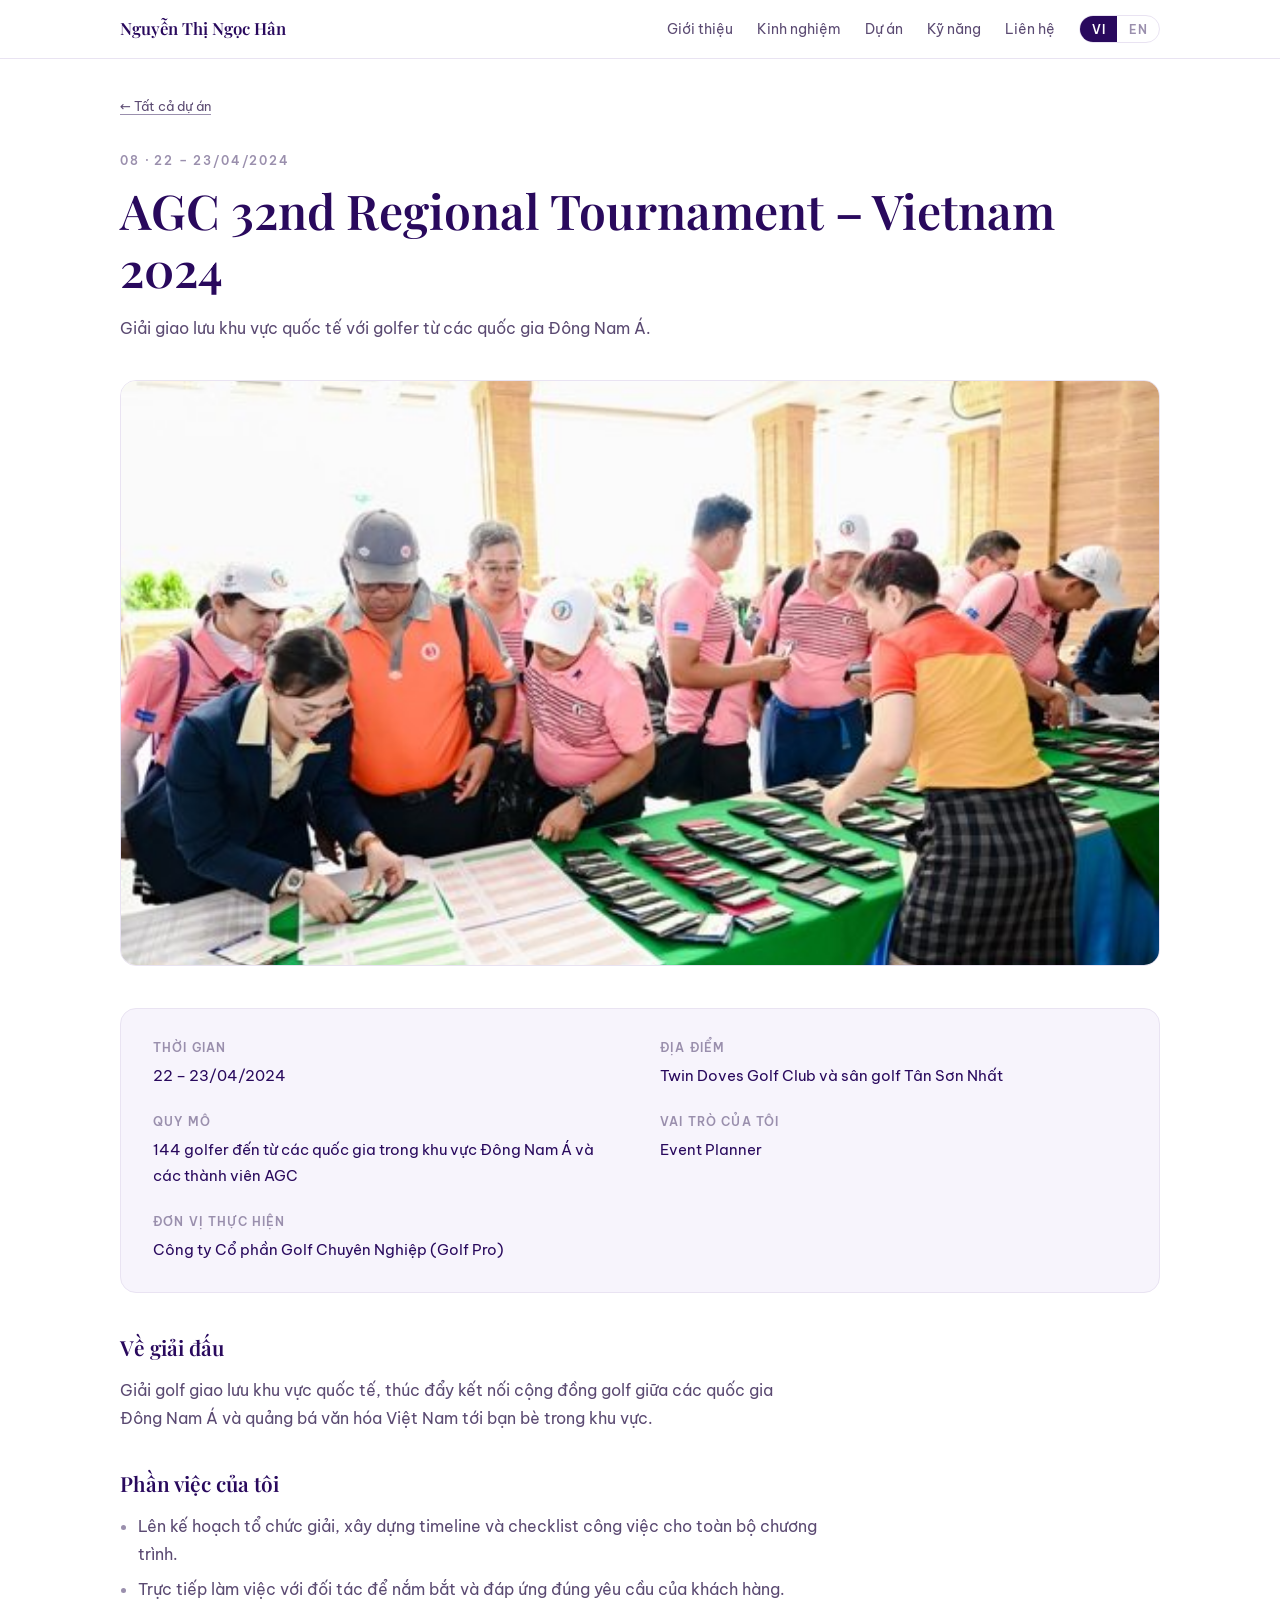
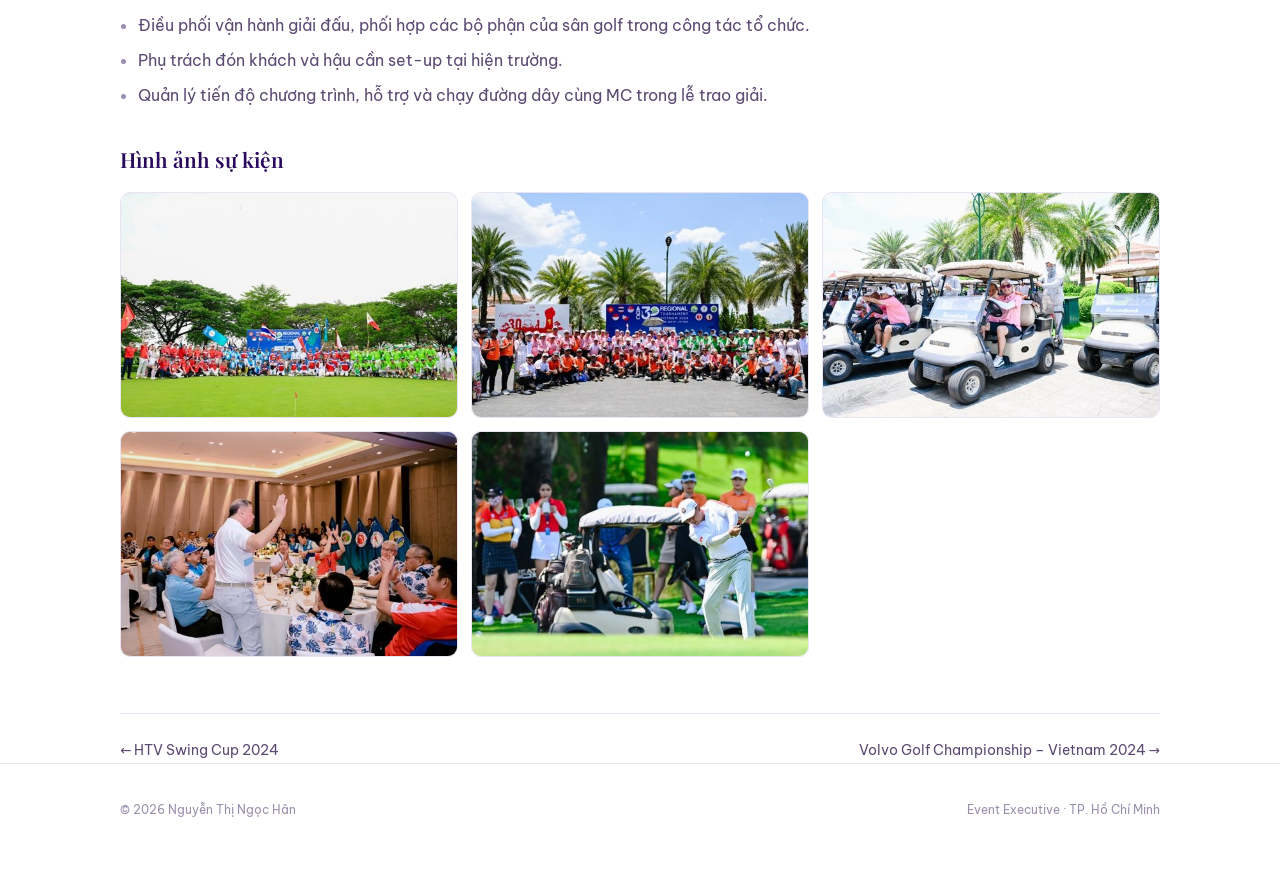
==== projects/agc-regional-2024.html @ 5581a959 "Add portfolio" ====
<!DOCTYPE html>
<html lang="vi">
<head>
  <meta charset="UTF-8">
  <meta name="viewport" content="width=device-width, initial-scale=1.0">
  <title>AGC 32nd Regional Tournament – Vietnam 2024 · Nguyễn Thị Ngọc Hân</title>
  <meta name="description" content="Giải giao lưu khu vực quốc tế với golfer từ các quốc gia Đông Nam Á.">
  <link rel="icon" type="image/svg+xml" href="../assets/img/favicon.svg">
  <link rel="preconnect" href="https://fonts.googleapis.com">
  <link rel="preconnect" href="https://fonts.gstatic.com" crossorigin>
  <link href="https://fonts.googleapis.com/css2?family=Playfair+Display:ital,wght@0,500;0,600;0,700;1,500&family=Be+Vietnam+Pro:wght@400;500;600&display=swap" rel="stylesheet">
  <link rel="stylesheet" href="../assets/css/style.css">
</head>
<body data-title-vi="AGC 32nd Regional Tournament – Vietnam 2024 · Nguyễn Thị Ngọc Hân" data-title-en="AGC 32nd Regional Tournament – Vietnam 2024 · Nguyễn Thị Ngọc Hân"
      data-desc-vi="Giải giao lưu khu vực quốc tế với golfer từ các quốc gia Đông Nam Á." data-desc-en="An international regional tournament with golfers from across Southeast Asia.">

  <nav class="nav">
    <div class="nav-inner">
      <a class="nav-name" href="../index.html">Nguyễn Thị Ngọc Hân</a>
      <div class="nav-right">
        <div class="nav-links">
          <a href="../index.html#about" data-vi="Giới thiệu" data-en="About">Giới thiệu</a>
          <a href="../index.html#experience" data-vi="Kinh nghiệm" data-en="Experience">Kinh nghiệm</a>
          <a href="../index.html#projects" data-vi="Dự án" data-en="Projects">Dự án</a>
          <a href="../index.html#skills" data-vi="Kỹ năng" data-en="Skills">Kỹ năng</a>
          <a href="../index.html#contact" data-vi="Liên hệ" data-en="Contact">Liên hệ</a>
        </div>
        <div class="lang" role="group" aria-label="Ngôn ngữ / Language">
          <button data-lang="vi" aria-pressed="true">VI</button>
          <button data-lang="en" aria-pressed="false">EN</button>
        </div>
      </div>
    </div>
  </nav>

  <div class="wrap">
    <p class="crumb"><a data-vi="← Tất cả dự án" data-en="← All projects" href="../index.html#projects">← Tất cả dự án</a></p>

    <header class="ev-head">
      <p class="kicker" data-vi="08 · 22 – 23/04/2024" data-en="08 · 22 – 23 Apr 2024">08 · 22 – 23/04/2024</p>
      <h1 data-vi="AGC 32nd Regional Tournament – Vietnam 2024" data-en="AGC 32nd Regional Tournament – Vietnam 2024">AGC 32nd Regional Tournament – Vietnam 2024</h1>
      <p class="dek" data-vi="Giải giao lưu khu vực quốc tế với golfer từ các quốc gia Đông Nam Á." data-en="An international regional tournament with golfers from across Southeast Asia.">Giải giao lưu khu vực quốc tế với golfer từ các quốc gia Đông Nam Á.</p>
    </header>

    <figure class="ev-cover">
      <img src="../assets/img/events/agc-regional-2024/01.jpg" alt="AGC 32nd Regional Tournament – Vietnam 2024" width="1200" height="675">
    </figure>

    <div class="facts">
        <div class="fact">
          <div class="k" data-vi="Thời gian" data-en="Date">Thời gian</div>
          <div class="v" data-vi="22 – 23/04/2024" data-en="22 – 23 Apr 2024">22 – 23/04/2024</div>
        </div>
        <div class="fact">
          <div class="k" data-vi="Địa điểm" data-en="Venue">Địa điểm</div>
          <div class="v" data-vi="Twin Doves Golf Club và sân golf Tân Sơn Nhất" data-en="Twin Doves Golf Club and Tan Son Nhat Golf Course">Twin Doves Golf Club và sân golf Tân Sơn Nhất</div>
        </div>
        <div class="fact">
          <div class="k" data-vi="Quy mô" data-en="Scale">Quy mô</div>
          <div class="v" data-vi="144 golfer đến từ các quốc gia trong khu vực Đông Nam Á và các thành viên AGC" data-en="144 golfers from Southeast Asian countries and AGC members">144 golfer đến từ các quốc gia trong khu vực Đông Nam Á và các thành viên AGC</div>
        </div>
        <div class="fact">
          <div class="k" data-vi="Vai trò của tôi" data-en="My role">Vai trò của tôi</div>
          <div class="v" data-vi="Event Planner" data-en="Event Planner">Event Planner</div>
        </div>
        <div class="fact full">
          <div class="k" data-vi="Đơn vị thực hiện" data-en="Delivered by">Đơn vị thực hiện</div>
          <div class="v" data-vi="Công ty Cổ phần Golf Chuyên Nghiệp (Golf Pro)" data-en="Professional Golf JSC (Golf Pro)">Công ty Cổ phần Golf Chuyên Nghiệp (Golf Pro)</div>
        </div>
    </div>

    <article class="ev-body">
      <h2 data-vi="Về giải đấu" data-en="About the tournament">Về giải đấu</h2>
      <p data-vi="Giải golf giao lưu khu vực quốc tế, thúc đẩy kết nối cộng đồng golf giữa các quốc gia Đông Nam Á và quảng bá văn hóa Việt Nam tới bạn bè trong khu vực." data-en="An international regional tournament that strengthens ties across the Southeast Asian golf community while showcasing Vietnamese culture to visiting players.">Giải golf giao lưu khu vực quốc tế, thúc đẩy kết nối cộng đồng golf giữa các quốc gia Đông Nam Á và quảng bá văn hóa Việt Nam tới bạn bè trong khu vực.</p>

      <h2 data-vi="Phần việc của tôi" data-en="My responsibilities">Phần việc của tôi</h2>
      <ul>
      <li data-vi="Lên kế hoạch tổ chức giải, xây dựng timeline và checklist công việc cho toàn bộ chương trình." data-en="Planned the tournament, built the master timeline and the working checklist for the whole programme.">Lên kế hoạch tổ chức giải, xây dựng timeline và checklist công việc cho toàn bộ chương trình.</li>
      <li data-vi="Trực tiếp làm việc với đối tác để nắm bắt và đáp ứng đúng yêu cầu của khách hàng." data-en="Worked directly with partners to capture and meet the client’s requirements.">Trực tiếp làm việc với đối tác để nắm bắt và đáp ứng đúng yêu cầu của khách hàng.</li>
      <li data-vi="Điều phối vận hành giải đấu, phối hợp các bộ phận của sân golf trong công tác tổ chức." data-en="Coordinated tournament operations together with the golf course’s departments.">Điều phối vận hành giải đấu, phối hợp các bộ phận của sân golf trong công tác tổ chức.</li>
      <li data-vi="Phụ trách đón khách và hậu cần set-up tại hiện trường." data-en="Handled guest reception and on-site logistics set-up.">Phụ trách đón khách và hậu cần set-up tại hiện trường.</li>
      <li data-vi="Quản lý tiến độ chương trình, hỗ trợ và chạy đường dây cùng MC trong lễ trao giải." data-en="Managed the run-of-show and cued the MC through the awards ceremony.">Quản lý tiến độ chương trình, hỗ trợ và chạy đường dây cùng MC trong lễ trao giải.</li>
    </ul>

      <h2 data-vi="Hình ảnh sự kiện" data-en="Event gallery">Hình ảnh sự kiện</h2>
      <div class="gallery">
        <button type="button" aria-label="Ảnh 1">
          <img src="../assets/img/events/agc-regional-2024/02.jpg" alt="AGC 32nd Regional Tournament – Vietnam 2024 — 1" loading="lazy" width="1200" height="800">
        </button>
        <button type="button" aria-label="Ảnh 2">
          <img src="../assets/img/events/agc-regional-2024/03.jpg" alt="AGC 32nd Regional Tournament – Vietnam 2024 — 2" loading="lazy" width="1200" height="800">
        </button>
        <button type="button" aria-label="Ảnh 3">
          <img src="../assets/img/events/agc-regional-2024/04.jpg" alt="AGC 32nd Regional Tournament – Vietnam 2024 — 3" loading="lazy" width="1200" height="800">
        </button>
        <button type="button" aria-label="Ảnh 4">
          <img src="../assets/img/events/agc-regional-2024/05.jpg" alt="AGC 32nd Regional Tournament – Vietnam 2024 — 4" loading="lazy" width="1200" height="800">
        </button>
        <button type="button" aria-label="Ảnh 5">
          <img src="../assets/img/events/agc-regional-2024/06.jpg" alt="AGC 32nd Regional Tournament – Vietnam 2024 — 5" loading="lazy" width="1200" height="800">
        </button>
      </div>

      <nav class="pager">
        <a data-vi="← HTV Swing Cup 2024" data-en="← HTV Swing Cup 2024" href="htv-swing-cup-2024.html">← HTV Swing Cup 2024</a>
        <a data-vi="Volvo Golf Championship – Vietnam 2024 →" data-en="Volvo Golf Championship – Vietnam 2024 →" href="volvo-golf-championship.html">Volvo Golf Championship – Vietnam 2024 →</a>
      </nav>
    </article>
  </div>

  <div class="lb" id="lightbox" role="dialog" aria-modal="true" aria-label="Ảnh phóng to">
    <button class="lb-btn lb-close" aria-label="Đóng">✕</button>
    <button class="lb-btn lb-prev" aria-label="Ảnh trước">‹</button>
    <img src="" alt="">
    <button class="lb-btn lb-next" aria-label="Ảnh sau">›</button>
    <span class="lb-count"></span>
  </div>

  <footer class="footer">
    <div class="wrap">
      <p>© <span id="year">2026</span> Nguyễn Thị Ngọc Hân</p>
      <p data-vi="Event Executive · TP. Hồ Chí Minh" data-en="Event Executive · Ho Chi Minh City">Event Executive · TP. Hồ Chí Minh</p>
    </div>
  </footer>

  <script src="../assets/js/main.js"></script>
</body>
</html>
---- assets/css/style.css ----
/* =============================================================
   Nguyễn Thị Ngọc Hân — Event Executive Portfolio
   HTML + CSS thuần, không cần build. Mọi thứ về giao diện nằm ở file này.
   Bảng màu: tím đậm #29095D trên nền trắng (lấy từ CV của bạn).
   Chữ: Playfair Display (tiêu đề) · Be Vietnam Pro (nội dung)
   ============================================================= */

:root {
  --bg:      #ffffff;
  --ink:     #29095d;   /* tím chủ đạo */
  --ink-2:   #5b4a72;   /* chữ phụ */
  --ink-3:   #9a8fad;   /* chữ mờ / meta */
  --line:    #e9e3f2;   /* đường kẻ mảnh */
  --tint:    #f7f4fc;   /* nền tím rất nhạt */
  --tint-2:  #efe9f8;
  --gold:    #b08d57;   /* điểm nhấn ấm, dùng rất tiết chế */

  --display: "Playfair Display", Georgia, serif;
  --body:    "Be Vietnam Pro", system-ui, -apple-system, sans-serif;

  --w: 68rem;      /* khung nội dung rộng */
  --w-text: 46rem; /* khung chữ hẹp, dễ đọc */
  --pad: 1.5rem;
}

* { box-sizing: border-box; margin: 0; padding: 0; }

html { scroll-behavior: smooth; }
@media (prefers-reduced-motion: reduce) { html { scroll-behavior: auto; } }

body {
  background: var(--bg);
  color: var(--ink);
  font-family: var(--body);
  font-size: 1rem;
  line-height: 1.75;          /* thoáng để dấu tiếng Việt không bị chạm nhau */
  -webkit-font-smoothing: antialiased;
}

.wrap { max-width: var(--w); margin: 0 auto; padding: 0 var(--pad); }
.wrap-text { max-width: var(--w-text); }

a { color: inherit; text-decoration: none; }
p a, li a, .link {
  text-decoration: underline; text-underline-offset: 3px;
  text-decoration-color: var(--ink-3);
  transition: text-decoration-color .15s ease;
}
p a:hover, li a:hover, .link:hover { text-decoration-color: var(--ink); }

:focus-visible { outline: 2px solid var(--ink); outline-offset: 3px; border-radius: 3px; }
::selection { background: var(--ink); color: #fff; }

img { max-width: 100%; height: auto; display: block; }

h1, h2, h3 { font-family: var(--display); font-weight: 600; line-height: 1.22; }

.kicker {
  font-size: .72rem; font-weight: 600;
  letter-spacing: .16em; text-transform: uppercase;
  color: var(--ink-3);
}
.meta { font-size: .8rem; color: var(--ink-3); letter-spacing: .02em; }

/* ---------- thanh điều hướng ---------- */
.nav {
  position: sticky; top: 0; z-index: 50;
  background: rgba(255,255,255,.92);
  backdrop-filter: saturate(140%) blur(10px);
  border-bottom: 1px solid var(--line);
}
.nav-inner {
  max-width: var(--w); margin: 0 auto; padding: .9rem var(--pad);
  display: flex; align-items: center; justify-content: space-between; gap: 1rem;
}
.nav-name { font-family: var(--display); font-weight: 600; font-size: 1.05rem; white-space: nowrap; }
.nav-right { display: flex; align-items: center; gap: 1.5rem; }
.nav-links { display: flex; gap: 1.5rem; }
.nav-links a { font-size: .875rem; color: var(--ink-2); transition: color .15s ease; }
.nav-links a:hover { color: var(--ink); }

/* nút chuyển ngôn ngữ */
.lang {
  display: inline-flex; border: 1px solid var(--line);
  border-radius: 999px; overflow: hidden; background: #fff;
}
.lang button {
  font-family: var(--body); font-size: .72rem; font-weight: 600;
  letter-spacing: .08em; padding: .34rem .72rem;
  background: none; border: 0; color: var(--ink-3); cursor: pointer;
  transition: background .15s ease, color .15s ease;
}
.lang button[aria-pressed="true"] { background: var(--ink); color: #fff; }

/* ---------- hero ---------- */
.hero { padding: 5.5rem 0 4rem; }
.hero-grid {
  display: grid; grid-template-columns: 1fr 17rem; gap: 3.5rem; align-items: center;
}
.hero h1 {
  font-size: clamp(2.7rem, 6.5vw, 4.6rem);
  line-height: 1.08; margin: .6rem 0 1.1rem;
}
.hero h1 em { font-style: italic; color: var(--gold); }
.hero .role {
  font-size: 1.05rem; font-weight: 600; color: var(--ink);
  letter-spacing: .14em; text-transform: uppercase;
}
.hero .intro { color: var(--ink-2); margin-top: 1.2rem; max-width: 46ch; }
.hero-cta { margin-top: 2rem; display: flex; gap: .8rem; flex-wrap: wrap; }

.btn {
  display: inline-block; font-size: .875rem; font-weight: 600;
  padding: .72rem 1.35rem; border-radius: 999px;
  border: 1px solid var(--ink); transition: all .15s ease;
}
.btn-solid { background: var(--ink); color: #fff; }
.btn-solid:hover { background: #3d1480; border-color: #3d1480; }
.btn-ghost { color: var(--ink); }
.btn-ghost:hover { background: var(--tint); }

/* ảnh chân dung trong khung vòm */
.portrait {
  border-radius: 999px 999px 14px 14px;
  overflow: hidden; border: 1px solid var(--line);
  background: var(--tint);
}
.portrait img { width: 100%; aspect-ratio: 3/4; object-fit: cover; }

/* ---------- dải số liệu ---------- */
.stats {
  border-top: 1px solid var(--line); border-bottom: 1px solid var(--line);
  background: var(--tint);
}
.stats-inner {
  max-width: var(--w); margin: 0 auto; padding: 2.2rem var(--pad);
  display: grid; grid-template-columns: repeat(4, 1fr); gap: 1.5rem;
}
.stat .n { font-family: var(--display); font-size: 2.3rem; line-height: 1; color: var(--ink); }
.stat .l { font-size: .8rem; color: var(--ink-2); margin-top: .45rem; }

/* ---------- khối section ---------- */
.section { padding: 5rem 0; border-top: 1px solid var(--line); }
.section:first-of-type { border-top: 0; }
.section > .wrap > .kicker { margin-bottom: .5rem; }
.section h2 { font-size: clamp(1.7rem, 3.2vw, 2.2rem); margin-bottom: 2.4rem; }

/* ---------- kinh nghiệm ---------- */
.job { display: grid; grid-template-columns: 11rem 1fr; gap: 2rem; padding: 2rem 0; border-top: 1px solid var(--line); }
.jobs .job:first-child { border-top: 0; padding-top: 0; }
.job .when { font-size: .82rem; color: var(--ink-3); padding-top: .3rem; }
.job h3 { font-family: var(--body); font-weight: 600; font-size: 1.06rem; line-height: 1.5; }
.job .org { color: var(--gold); font-size: .9rem; font-weight: 600; margin-top: .15rem; }
.job ul { margin: .8rem 0 0 1.05rem; color: var(--ink-2); font-size: .94rem; }
.job li { margin-bottom: .4rem; }
.job li::marker { color: var(--ink-3); }

/* ---------- danh sách dự án ---------- */
.year-block { margin-bottom: 3.2rem; }
.year-head {
  display: flex; align-items: center; gap: 1.2rem;
  margin-bottom: 1.6rem;
}
.year-head .y { font-family: var(--display); font-size: 1.5rem; color: var(--ink); }
.year-head .rule { flex: 1; height: 1px; background: var(--line); }
.year-head .c { font-size: .78rem; color: var(--ink-3); }

.cards { display: grid; grid-template-columns: repeat(2, 1fr); gap: 1.6rem; }
.card {
  display: flex; flex-direction: column;
  border: 1px solid var(--line); border-radius: 14px;
  overflow: hidden; background: #fff;
  transition: border-color .18s ease, transform .18s ease, box-shadow .18s ease;
}
.card:hover {
  border-color: var(--ink); transform: translateY(-3px);
  box-shadow: 0 14px 34px -22px rgba(41,9,93,.5);
}
.card-img { position: relative; background: var(--tint); overflow: hidden; }
.card-img img { width: 100%; aspect-ratio: 3/2; object-fit: cover; transition: transform .4s ease; }
.card:hover .card-img img { transform: scale(1.04); }
.card-num {
  position: absolute; top: .7rem; left: .8rem;
  font-family: var(--display); font-size: .95rem; color: #fff;
  background: rgba(41,9,93,.82); border-radius: 999px;
  width: 2rem; height: 2rem; display: grid; place-items: center;
}
.card-body { padding: 1.15rem 1.25rem 1.35rem; display: flex; flex-direction: column; flex: 1; }
.card h3 { font-size: 1.12rem; line-height: 1.35; }
.card .card-meta { margin-top: .5rem; margin-bottom: .9rem; font-size: .8rem; color: var(--ink-3); }
.card .card-role {
  align-self: flex-start; margin-top: auto;
  font-size: .72rem; font-weight: 600; letter-spacing: .08em; text-transform: uppercase;
  color: var(--ink); background: var(--tint-2);
  padding: .3rem .7rem; border-radius: 999px;
}

/* ---------- kỹ năng ---------- */
.skill-grid { display: grid; grid-template-columns: repeat(2, 1fr); gap: 1.4rem 2.5rem; }
.skill-row { display: grid; grid-template-columns: 10rem 1fr; gap: 1rem; align-items: start; }
.skill-row .k { font-size: .78rem; font-weight: 600; letter-spacing: .1em; text-transform: uppercase; color: var(--ink-3); padding-top: .2rem; }
.skill-row .v { color: var(--ink-2); font-size: .94rem; }

/* ---------- liên hệ ---------- */
.contact-card {
  background: var(--ink); color: #fff; border-radius: 20px;
  padding: 3.2rem 2.6rem; text-align: center;
}
.contact-card h2 { color: #fff; margin-bottom: 1rem; }
.contact-card p { color: #d9cfe8; max-width: 44ch; margin: 0 auto 2rem; }
.contact-card .btn { border-color: #fff; }
.contact-card .btn-solid { background: #fff; color: var(--ink); }
.contact-card .btn-solid:hover { background: #ece5f6; }
.contact-card .btn-ghost { color: #fff; }
.contact-card .btn-ghost:hover { background: rgba(255,255,255,.12); }
.contact-actions { display: flex; gap: .8rem; justify-content: center; flex-wrap: wrap; }

/* ---------- chân trang ---------- */
.footer { border-top: 1px solid var(--line); padding: 2.2rem 0 3rem; }
.footer .wrap { display: flex; justify-content: space-between; gap: 1rem; flex-wrap: wrap; }
.footer p { font-size: .78rem; color: var(--ink-3); }

/* =============================================================
   Trang chi tiết sự kiện
   ============================================================= */
.crumb { padding: 2rem 0 0; }
.crumb a { font-size: .82rem; color: var(--ink-2); }
.crumb a:hover { color: var(--ink); }

.ev-head { padding: 2rem 0 2.4rem; }
.ev-head h1 { font-size: clamp(1.9rem, 4.4vw, 3rem); margin: .6rem 0 1rem; }
.ev-head .dek { color: var(--ink-2); max-width: 58ch; }

.ev-cover { border-radius: 16px; overflow: hidden; border: 1px solid var(--line); margin-bottom: 2.6rem; }
.ev-cover img { width: 100%; aspect-ratio: 16/9; object-fit: cover; }

.facts {
  background: var(--tint); border: 1px solid var(--line); border-radius: 16px;
  padding: 1.8rem 2rem; margin-bottom: 2.6rem;
  display: grid; grid-template-columns: repeat(2, 1fr); gap: 1.4rem 2.5rem;
}
.fact .k { font-size: .72rem; font-weight: 600; letter-spacing: .1em; text-transform: uppercase; color: var(--ink-3); }
.fact .v { margin-top: .3rem; font-size: .95rem; color: var(--ink); }
.fact.full { grid-column: 1 / -1; }

.ev-body h2 { font-size: 1.3rem; margin: 2.4rem 0 1rem; }
.ev-body p { color: var(--ink-2); margin-bottom: 1rem; max-width: 62ch; }
.ev-body ul { margin: 0 0 1rem 1.1rem; color: var(--ink-2); max-width: 62ch; }
.ev-body li { margin-bottom: .45rem; }
.ev-body li::marker { color: var(--ink-3); }

/* thư viện ảnh */
.gallery { display: grid; grid-template-columns: repeat(3, 1fr); gap: .8rem; margin-top: 1.2rem; }
.gallery button {
  padding: 0; border: 1px solid var(--line); border-radius: 10px; overflow: hidden;
  background: var(--tint); cursor: zoom-in; display: block;
  transition: border-color .15s ease, transform .15s ease;
}
.gallery button:hover { border-color: var(--ink); transform: translateY(-2px); }
.gallery img { width: 100%; aspect-ratio: 3/2; object-fit: cover; }

/* lightbox */
.lb {
  position: fixed; inset: 0; z-index: 100;
  background: rgba(24,6,52,.94);
  display: none; align-items: center; justify-content: center;
  padding: 3.5rem 1.2rem;
}
.lb[open-state="1"] { display: flex; }
.lb img { max-width: min(96vw, 1100px); max-height: 86vh; width: auto; border-radius: 10px; }
.lb-btn {
  position: absolute; background: rgba(255,255,255,.14); color: #fff;
  border: 0; border-radius: 999px; width: 2.9rem; height: 2.9rem;
  font-size: 1.3rem; cursor: pointer; display: grid; place-items: center;
  transition: background .15s ease;
}
.lb-btn:hover { background: rgba(255,255,255,.3); }
.lb-close { top: 1.1rem; right: 1.1rem; }
.lb-prev { left: 1.1rem; top: 50%; transform: translateY(-50%); }
.lb-next { right: 1.1rem; top: 50%; transform: translateY(-50%); }
.lb-count { position: absolute; bottom: 1.3rem; left: 50%; transform: translateX(-50%); color: #d9cfe8; font-size: .8rem; }

/* điều hướng trước / sau */
.pager { display: flex; justify-content: space-between; gap: 1rem; border-top: 1px solid var(--line); margin-top: 3.5rem; padding-top: 1.6rem; }
.pager a { font-size: .85rem; color: var(--ink-2); max-width: 45%; }
.pager a:hover { color: var(--ink); }
.pager .spacer { flex: 1; }

/* ---------- hiệu ứng xuất hiện ---------- */
.reveal { opacity: 0; transform: translateY(16px); transition: opacity .55s ease, transform .55s ease; }
.reveal.in { opacity: 1; transform: none; }
@media (prefers-reduced-motion: reduce) { .reveal { opacity: 1; transform: none; transition: none; } }

/* ---------- màn hình nhỏ ---------- */
@media (max-width: 62rem) {
  .hero-grid { grid-template-columns: 1fr 13rem; gap: 2.2rem; }
  .skill-grid { grid-template-columns: 1fr; }
}
@media (max-width: 48rem) {
  .nav-links { display: none; }
  .hero { padding: 3.2rem 0 2.6rem; }
  .hero-grid { grid-template-columns: 1fr; gap: 2rem; }
  .portrait { max-width: 13rem; }
  .stats-inner { grid-template-columns: repeat(2, 1fr); gap: 1.6rem; }
  .section { padding: 3.4rem 0; }
  .job { grid-template-columns: 1fr; gap: .4rem; }
  .job .when { padding-top: 0; }
  .cards { grid-template-columns: 1fr; }
  .facts { grid-template-columns: 1fr; padding: 1.4rem 1.4rem; }
  .gallery { grid-template-columns: repeat(2, 1fr); }
  .skill-row { grid-template-columns: 1fr; gap: .2rem; }
  .contact-card { padding: 2.4rem 1.4rem; }
}
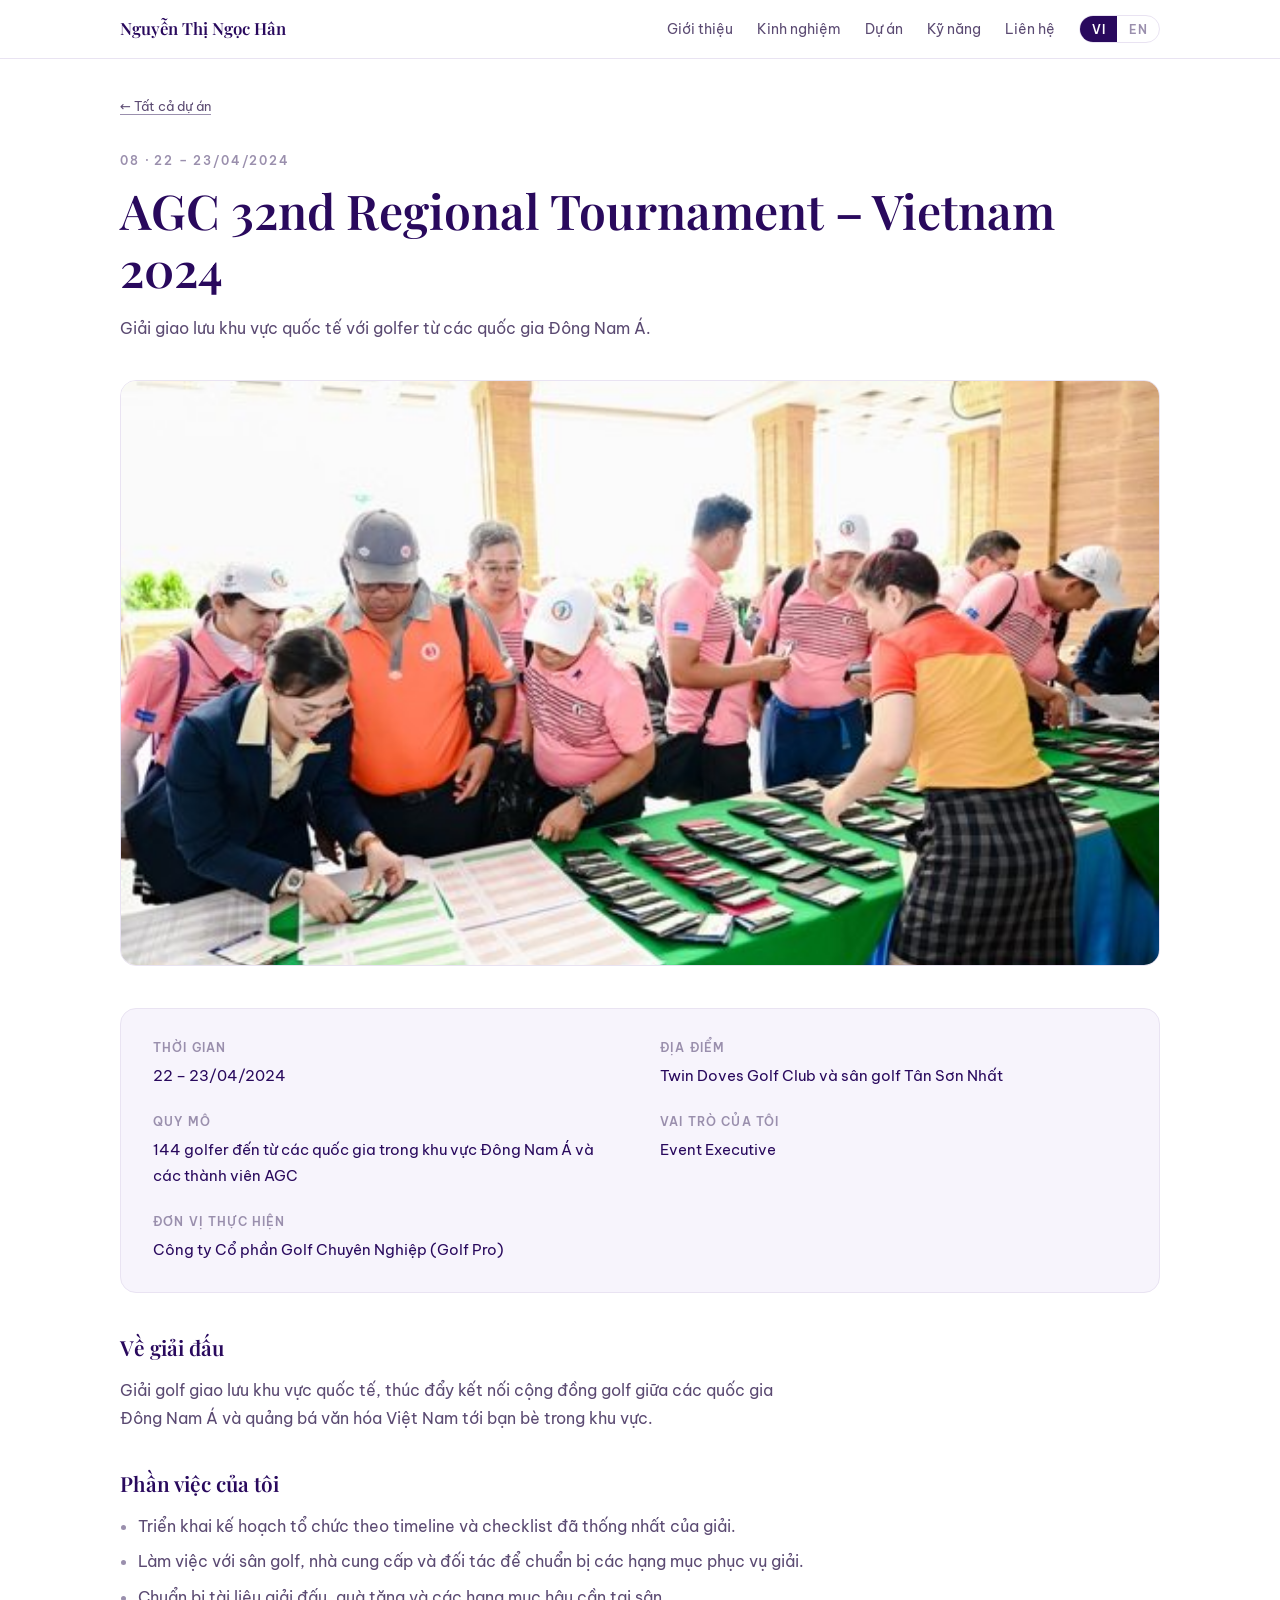
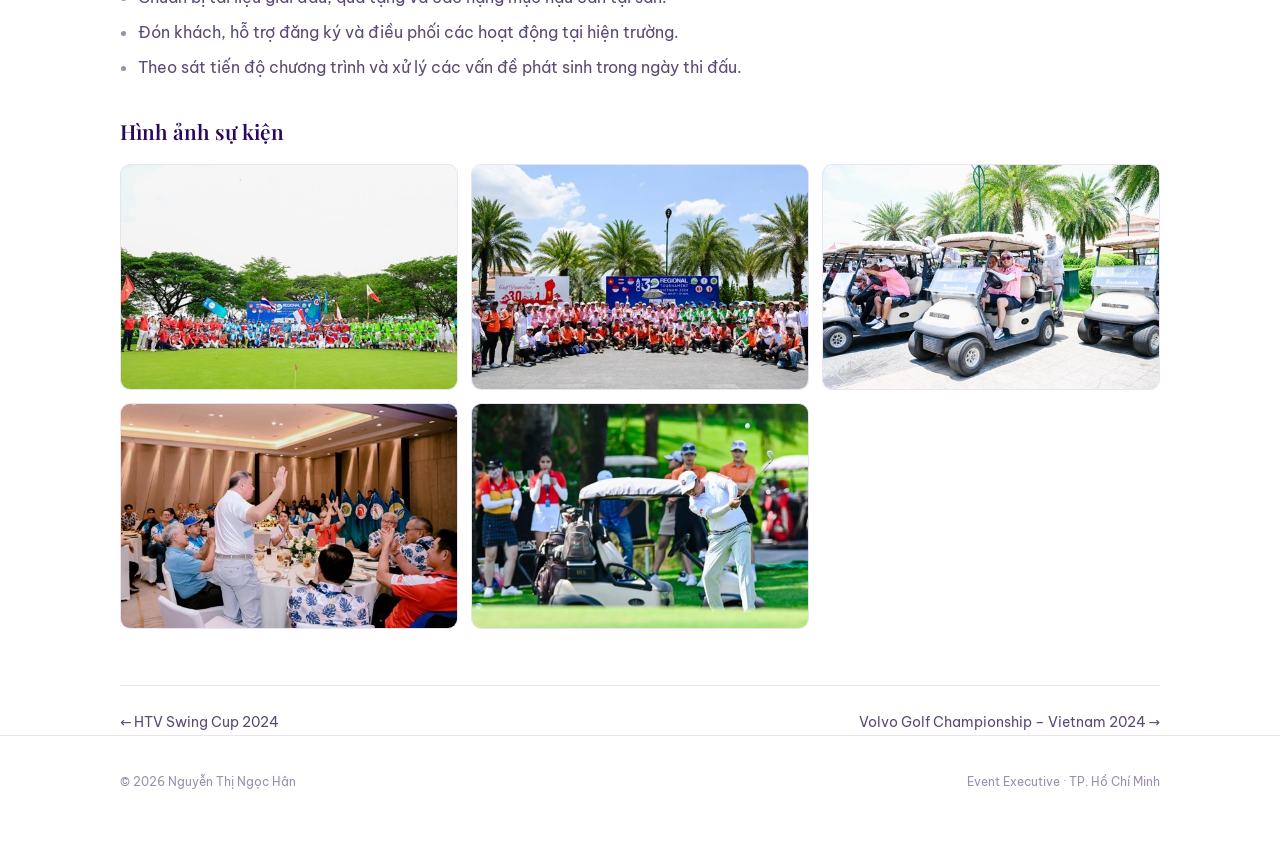
==== commit ff0a08fa: "update 4" ====
--- a/projects/agc-regional-2024.html
+++ b/projects/agc-regional-2024.html
@@ -11,12 +11,12 @@
   <link href="https://fonts.googleapis.com/css2?family=Playfair+Display:ital,wght@0,500;0,600;0,700;1,500&family=Be+Vietnam+Pro:wght@400;500;600&display=swap" rel="stylesheet">
   <link rel="stylesheet" href="../assets/css/style.css">
 </head>
-<body data-title-vi="AGC 32nd Regional Tournament – Vietnam 2024 · Nguyễn Thị Ngọc Hân" data-title-en="AGC 32nd Regional Tournament – Vietnam 2024 · Nguyễn Thị Ngọc Hân"
+<body data-title-vi="AGC 32nd Regional Tournament – Vietnam 2024 · Nguyễn Thị Ngọc Hân" data-title-en="AGC 32nd Regional Tournament – Vietnam 2024 · Han Nguyen"
       data-desc-vi="Giải giao lưu khu vực quốc tế với golfer từ các quốc gia Đông Nam Á." data-desc-en="An international regional tournament with golfers from across Southeast Asia.">
 
   <nav class="nav">
     <div class="nav-inner">
-      <a class="nav-name" href="../index.html">Nguyễn Thị Ngọc Hân</a>
+      <a class="nav-name" href="../index.html" data-vi="Nguyễn Thị Ngọc Hân" data-en="Han Nguyen">Nguyễn Thị Ngọc Hân</a>
       <div class="nav-right">
         <div class="nav-links">
           <a href="../index.html#about" data-vi="Giới thiệu" data-en="About">Giới thiệu</a>
@@ -61,7 +61,7 @@
         </div>
         <div class="fact">
           <div class="k" data-vi="Vai trò của tôi" data-en="My role">Vai trò của tôi</div>
-          <div class="v" data-vi="Event Planner" data-en="Event Planner">Event Planner</div>
+          <div class="v" data-vi="Event Executive" data-en="Event Executive">Event Executive</div>
         </div>
         <div class="fact full">
           <div class="k" data-vi="Đơn vị thực hiện" data-en="Delivered by">Đơn vị thực hiện</div>
@@ -75,11 +75,11 @@
 
       <h2 data-vi="Phần việc của tôi" data-en="My responsibilities">Phần việc của tôi</h2>
       <ul>
-      <li data-vi="Lên kế hoạch tổ chức giải, xây dựng timeline và checklist công việc cho toàn bộ chương trình." data-en="Planned the tournament, built the master timeline and the working checklist for the whole programme.">Lên kế hoạch tổ chức giải, xây dựng timeline và checklist công việc cho toàn bộ chương trình.</li>
-      <li data-vi="Trực tiếp làm việc với đối tác để nắm bắt và đáp ứng đúng yêu cầu của khách hàng." data-en="Worked directly with partners to capture and meet the client’s requirements.">Trực tiếp làm việc với đối tác để nắm bắt và đáp ứng đúng yêu cầu của khách hàng.</li>
-      <li data-vi="Điều phối vận hành giải đấu, phối hợp các bộ phận của sân golf trong công tác tổ chức." data-en="Coordinated tournament operations together with the golf course’s departments.">Điều phối vận hành giải đấu, phối hợp các bộ phận của sân golf trong công tác tổ chức.</li>
-      <li data-vi="Phụ trách đón khách và hậu cần set-up tại hiện trường." data-en="Handled guest reception and on-site logistics set-up.">Phụ trách đón khách và hậu cần set-up tại hiện trường.</li>
-      <li data-vi="Quản lý tiến độ chương trình, hỗ trợ và chạy đường dây cùng MC trong lễ trao giải." data-en="Managed the run-of-show and cued the MC through the awards ceremony.">Quản lý tiến độ chương trình, hỗ trợ và chạy đường dây cùng MC trong lễ trao giải.</li>
+      <li data-vi="Triển khai kế hoạch tổ chức theo timeline và checklist đã thống nhất của giải." data-en="Delivered the organising plan against the tournament’s agreed timeline and checklist.">Triển khai kế hoạch tổ chức theo timeline và checklist đã thống nhất của giải.</li>
+      <li data-vi="Làm việc với sân golf, nhà cung cấp và đối tác để chuẩn bị các hạng mục phục vụ giải." data-en="Worked with the golf course, suppliers and partners to prepare every service item for the tournament.">Làm việc với sân golf, nhà cung cấp và đối tác để chuẩn bị các hạng mục phục vụ giải.</li>
+      <li data-vi="Chuẩn bị tài liệu giải đấu, quà tặng và các hạng mục hậu cần tại sân." data-en="Prepared tournament collateral, gifts and the on-course logistics items.">Chuẩn bị tài liệu giải đấu, quà tặng và các hạng mục hậu cần tại sân.</li>
+      <li data-vi="Đón khách, hỗ trợ đăng ký và điều phối các hoạt động tại hiện trường." data-en="Handled guest reception, registration support and coordination of activity on site.">Đón khách, hỗ trợ đăng ký và điều phối các hoạt động tại hiện trường.</li>
+      <li data-vi="Theo sát tiến độ chương trình và xử lý các vấn đề phát sinh trong ngày thi đấu." data-en="Tracked the run-of-show and resolved issues as they arose on competition day.">Theo sát tiến độ chương trình và xử lý các vấn đề phát sinh trong ngày thi đấu.</li>
     </ul>
 
       <h2 data-vi="Hình ảnh sự kiện" data-en="Event gallery">Hình ảnh sự kiện</h2>
@@ -118,7 +118,7 @@
 
   <footer class="footer">
     <div class="wrap">
-      <p>© <span id="year">2026</span> Nguyễn Thị Ngọc Hân</p>
+      <p>© <span id="year">2026</span> <span data-vi="Nguyễn Thị Ngọc Hân" data-en="Han Nguyen">Nguyễn Thị Ngọc Hân</span></p>
       <p data-vi="Event Executive · TP. Hồ Chí Minh" data-en="Event Executive · Ho Chi Minh City">Event Executive · TP. Hồ Chí Minh</p>
     </div>
   </footer>
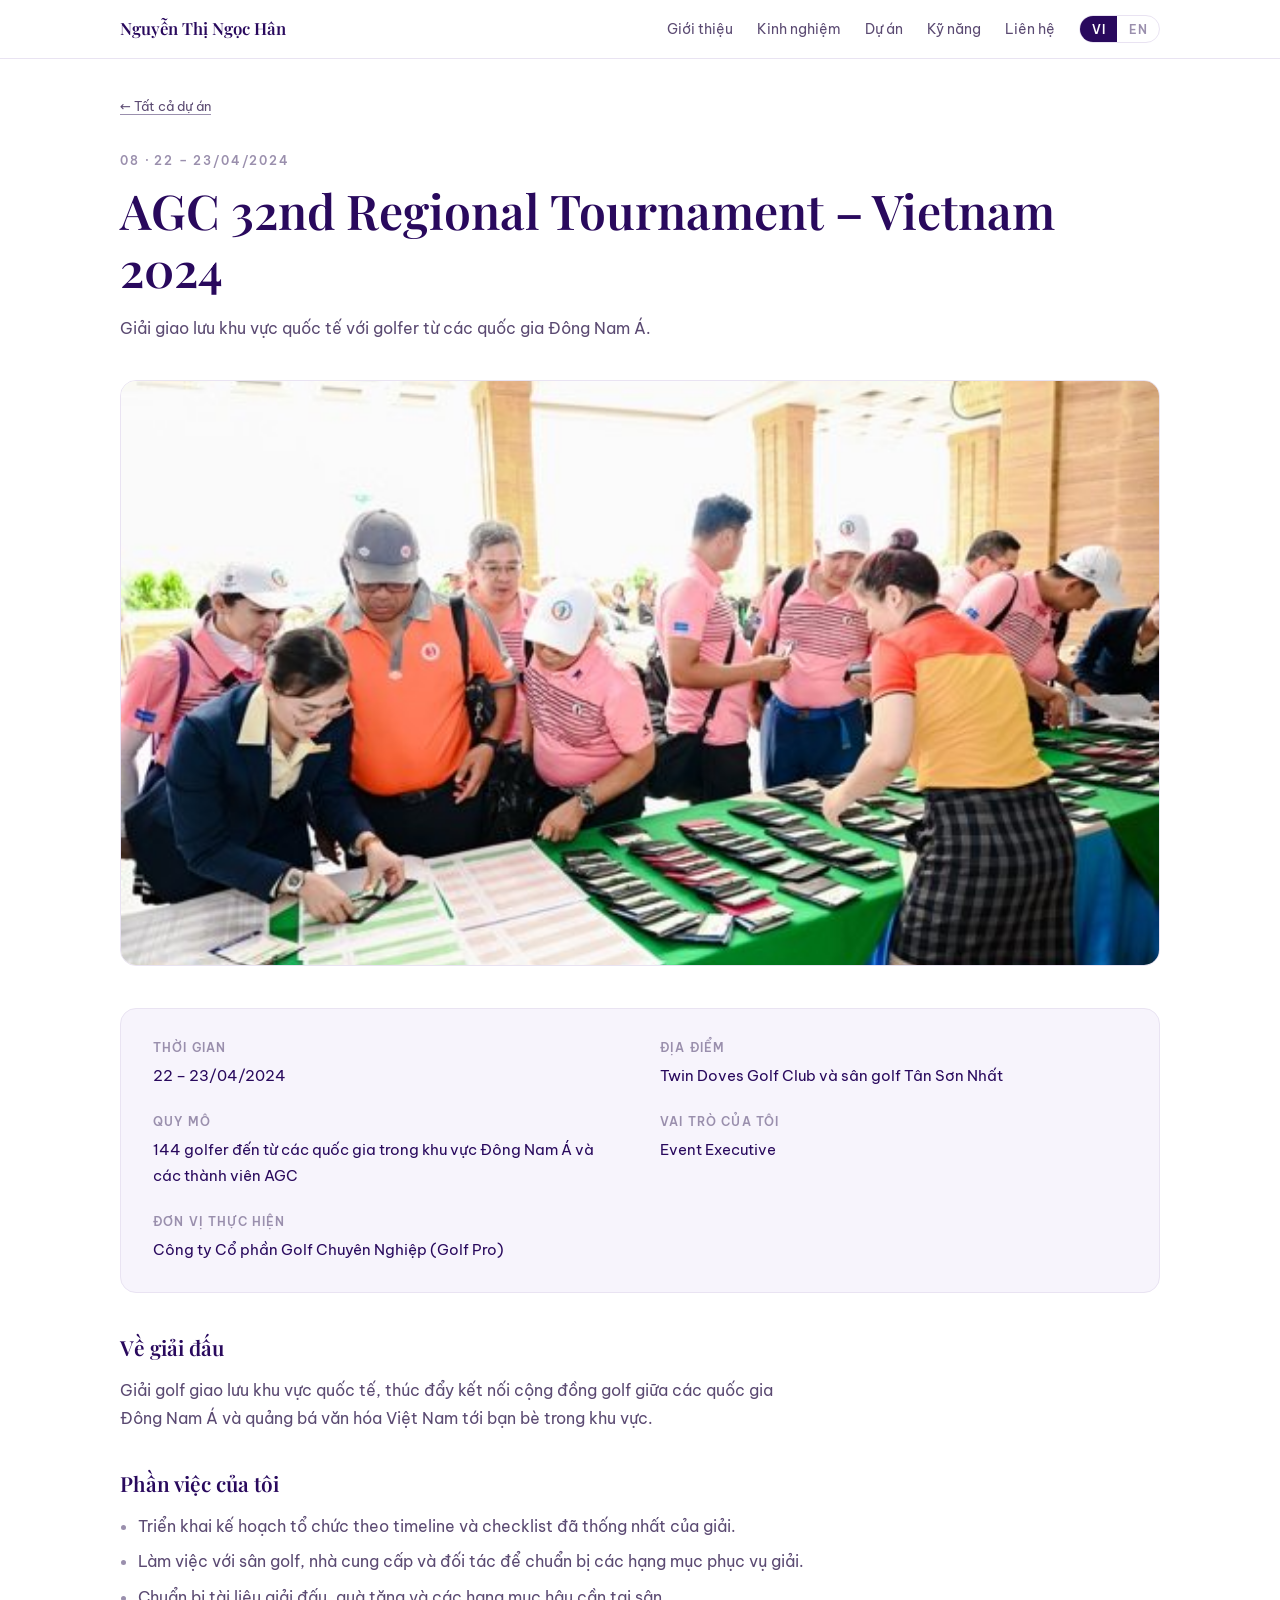
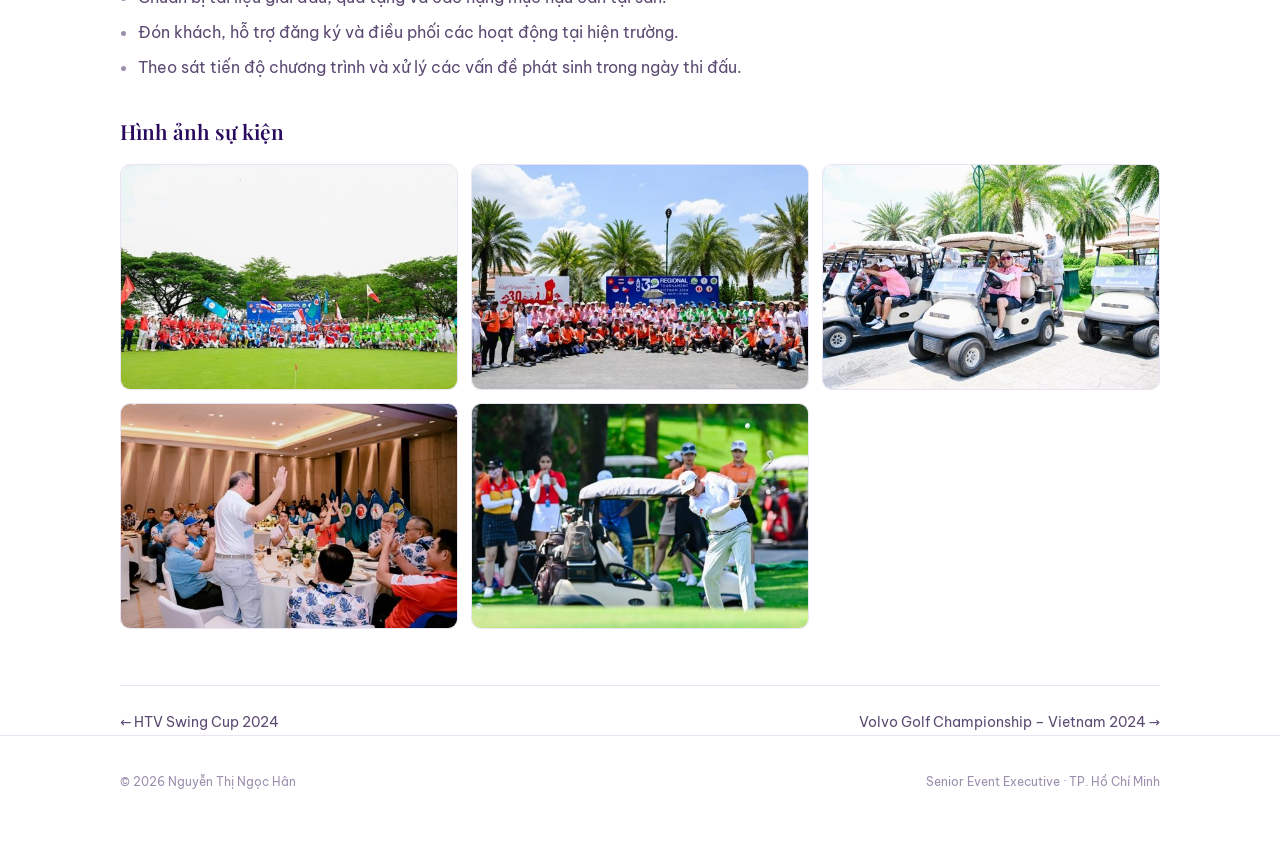
==== commit 7703e714: "Update 3" ====
--- a/projects/agc-regional-2024.html
+++ b/projects/agc-regional-2024.html
@@ -119,7 +119,7 @@
   <footer class="footer">
     <div class="wrap">
       <p>© <span id="year">2026</span> <span data-vi="Nguyễn Thị Ngọc Hân" data-en="Han Nguyen">Nguyễn Thị Ngọc Hân</span></p>
-      <p data-vi="Event Executive · TP. Hồ Chí Minh" data-en="Event Executive · Ho Chi Minh City">Event Executive · TP. Hồ Chí Minh</p>
+      <p data-vi="Senior Event Executive · TP. Hồ Chí Minh" data-en="Senior Event Executive · Ho Chi Minh City">Senior Event Executive · TP. Hồ Chí Minh</p>
     </div>
   </footer>
 
